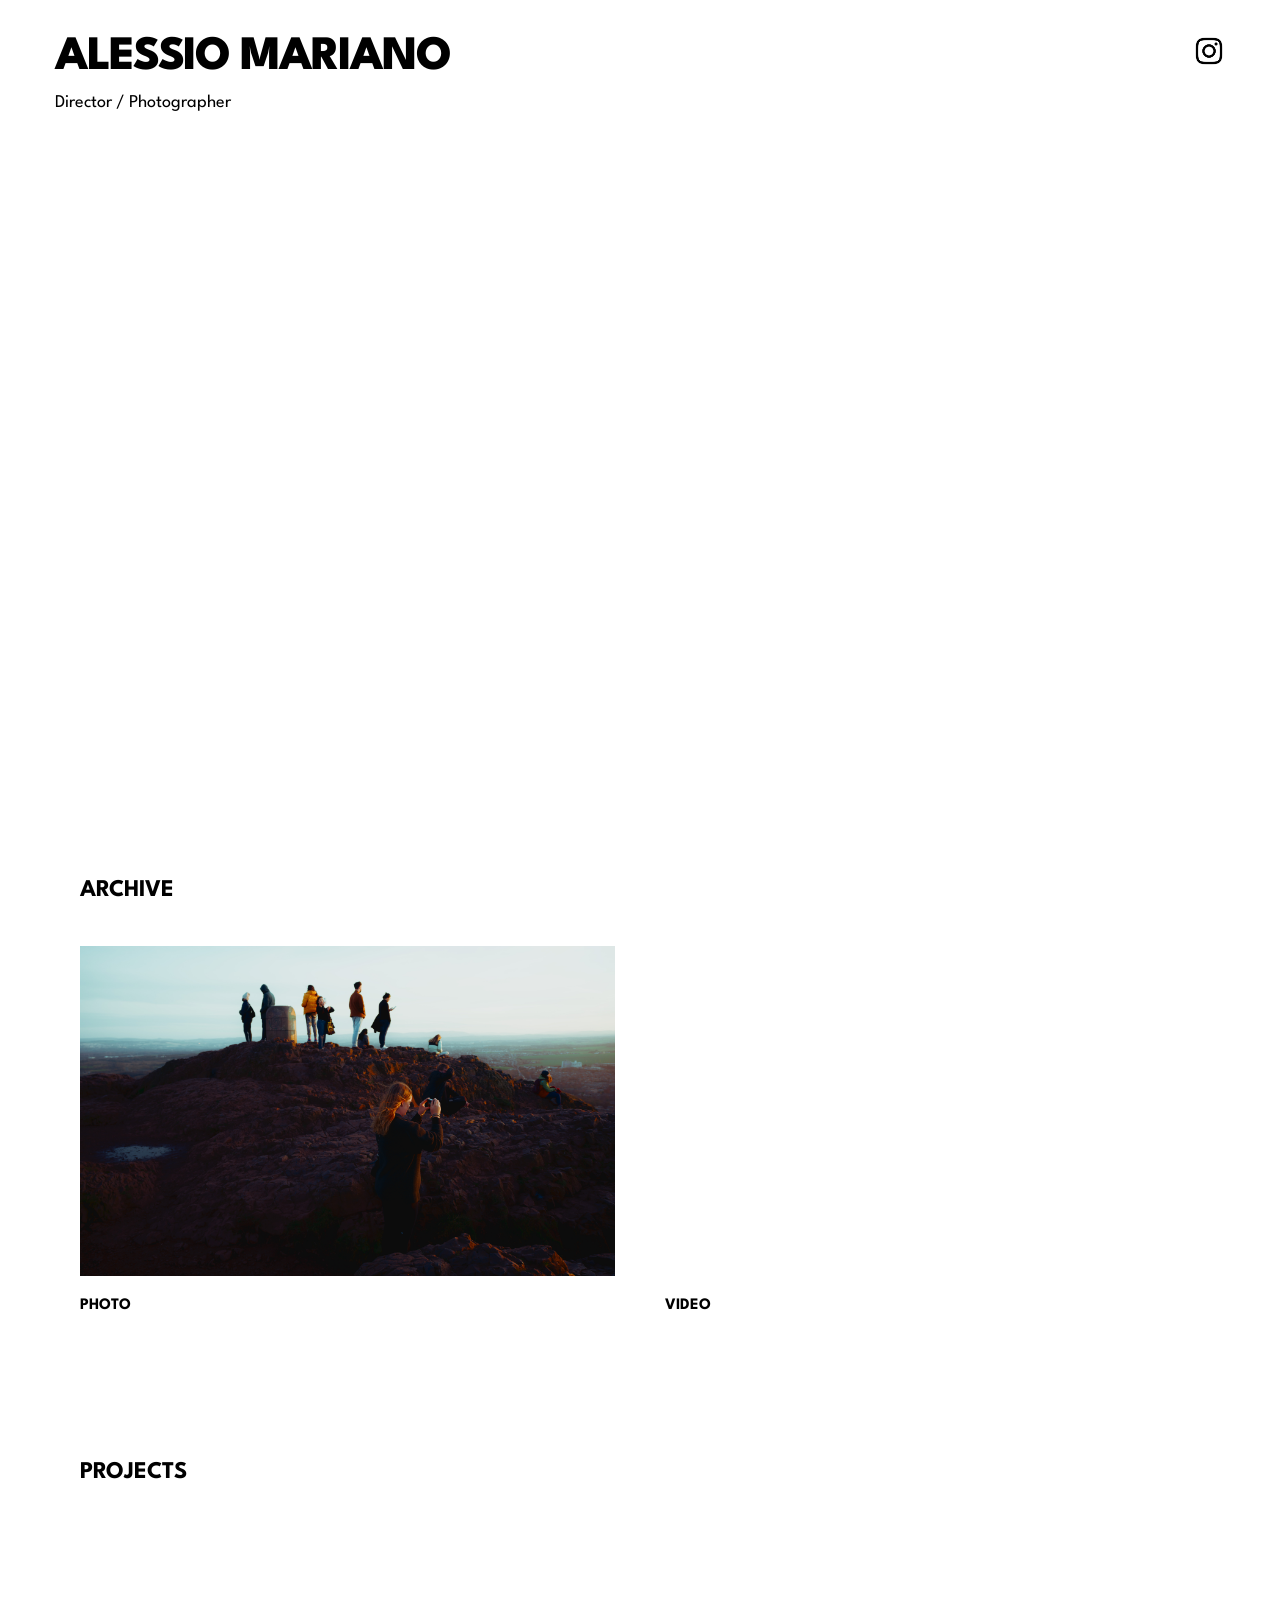
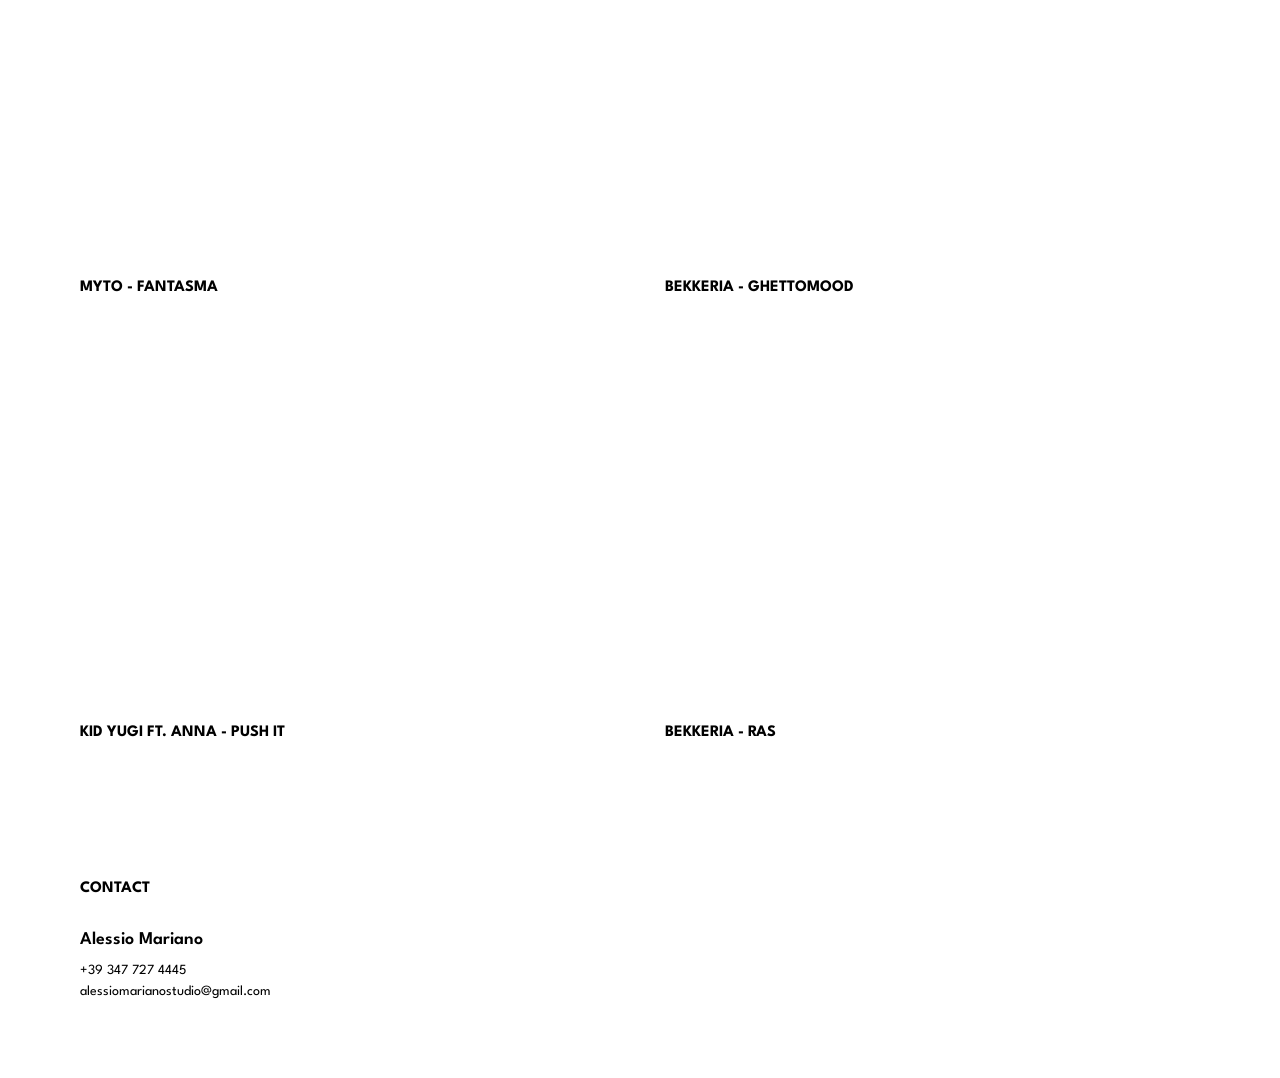
==== index.html @ dd380d94 "Initial portfolio upload" ====
<!DOCTYPE html>
<html>

<head>

    <meta charset="UTF-8">

    <title>ALESSIO MARIANO</title>

    <link rel="stylesheet" href="style.css">

</head>


<body>


<header>

    <div>
        <h1>ALESSIO MARIANO</h1>
        <p>Director / Photographer</p>
    </div>


    <a href="https://www.instagram.com/marianomarianoy3p" target="_blank">
        <img src="assets/instagram-icon.png">
    </a>


</header>




<section class="hero">

    <video autoplay muted loop playsinline>
        <source src="https://res.cloudinary.com/o40vc5qd/video/upload/v1790972547/video3-web.mp4" type="video/mp4">
    </video>

</section>
<section class="archive">

    <h2>
        ARCHIVE
    </h2>


    <div class="archive-grid">


        <a class="archive-item" href="archive/photo.html">

            <div class="archive-image">

                <img src="assets/archive/photo-cover.jpg">

            </div>


            <div class="title">
                PHOTO
            </div>

        </a>



        <a class="archive-item" href="archive/video.html">

            <div class="archive-image">

                <video autoplay muted loop playsinline>

                    <source src="assets/archive/video-cover.mp4" type="video/mp4">

                </video>

            </div>


            <div class="title">
                VIDEO
            </div>

        </a>


    </div>

</section>

<section class="projects">


    <h2>PROJECTS</h2>



    <div class="grid">



        <!-- FANTASMA -->

        <a class="project" href="projects/fantasma.html">


            <div class="cover">

                <video autoplay muted loop playsinline>

                    <source src="assets/mio3.mp4" type="video/mp4">

                </video>

            </div>


            <div class="title">
    MYTO - FANTASMA
</div>


        </a>





     <!-- GHETTOMOOD -->

<a class="project" href="projects/ghettomood.html">

    <div class="cover">

        <video autoplay muted loop playsinline>

            <source src="assets/ghettomood05.mp4" type="video/mp4">

        </video>

    </div>


    <div class="title">
        BEKKERIA - GHETTOMOOD
    </div>

</a>


</a>





<!-- KID YUGI FT. ANNA - PUSH IT -->

<a class="project" href="projects/kid-yugi-push-it.html">

    <div class="cover">

        <video autoplay muted loop playsinline>

            <source src="assets/post4.mp4">

        </video>

    </div>

    <div class="title">
        KID YUGI FT. ANNA - PUSH IT
    </div>

</a>



        <!-- RAS -->


<!-- RAS -->


<a class="project" href="projects/ras.html">


    <div class="cover">

        <video autoplay muted loop playsinline>

            <source src="assets/mio12.mp4" type="video/mp4">

        </video>

    </div>


   <div class="title">
    BEKKERIA - RAS
</div>


</a>



    </div>


</section>

<section class="contact">


    <h2>
        CONTACT
    </h2>



    <div class="contact-info">


        <h3>
            Alessio Mariano
        </h3>


        <a href="tel:+39 347 727 4445">
            +39 347 727 4445
        </a>


        <a href="mailto:alessiomarianostudio@gmail.com">
            alessiomarianostudio@gmail.com
        </a>


    </div>


</section>
</body>

</html>
---- style.css ----
@import url('https://fonts.googleapis.com/css2?family=League+Spartan:wght@300;400;600;700;800&display=swap');


* {
    box-sizing: border-box;
}


body {
    margin: 0;
    background: white;
    color: black;
    font-family: 'League Spartan', Arial, sans-serif;
}



/* ================= HOME HEADER ================= */


header {

    padding: 35px 55px;

    display: flex;

    justify-content: space-between;

    align-items: flex-start;

}



header h1 {

    font-size: 48px;

    letter-spacing: -2px;

    margin: 0;

    font-weight: 800;

}



header p {

    margin-top: 14px;

    font-size: 18px;

}





header img {

    width: 32px;

    height: 32px;

}





/* ================= HERO ================= */


.hero {

    padding: 25px 80px 110px;

}



.hero video {

    width: 100%;

    height: 560px;

    object-fit: cover;

    display: block;

}





/* ================= PROJECT GRID ================= */


.projects {

    padding: 0 80px 120px;

}



.projects h2 {

    font-size: 24px;

    font-weight: 700;

    margin-bottom: 45px;

}



.grid {

    display: grid;

    grid-template-columns: 1fr 1fr;

    gap: 70px 50px;

}



.project {

    text-decoration: none;

    color: black;

}





.cover {

    height: 330px;

    overflow: hidden;

    position: relative;

}



.cover video {

    width: 100%;

    height: 100%;

    object-fit: cover;

    transition: transform 0.8s ease;

}



.project:hover .cover video {

    transform: scale(1.04);

    filter: brightness(0.65);

}
.project:hover .title {

    background:black;

    color:white;

    padding-left:12px;

}





.cover::after {

    content:"";

    position:absolute;

    inset:0;

    background:black;

    opacity:0;

    transition:opacity 0.4s ease;

}



.project:hover .cover::after {

    opacity:0.15;

}





.title {

    margin-top:14px;

    font-size:16px;

    font-weight:700;

    padding:8px 0;

    transition: all 0.3s ease;

}





/* ================================================= */
/* ================= PROJECT PAGE ================= */
/* ================================================= */



.project-header {

    padding:35px 55px;

    display:flex;

    justify-content:space-between;

    align-items:center;

}



.project-header h1 {

    font-size:32px;

    letter-spacing:-1px;

    margin:0;

}





.home {
    text-decoration: none;
    color: black;
    font-size: 16px;
    font-weight: 600;
}

.home:visited {
    color: black;
}

.home:hover {
    opacity: 0.5;
}





.viewer {

    width:100%;

    display:flex;

    flex-direction:column;

    align-items:center;

    margin:25px 0 0;

}


.viewer video {

    width:75vw;

    max-width:1200px;

    height:auto;

    max-height:70vh;

    object-fit:contain;

    display:block;

}





/* ================= NAVIGATION ================= */



.navigation {

    display:flex;

    justify-content:center;

    align-items:center;

    gap:35px;

    margin-top:5px;

}



.navigation button {

    border:none;

    background:none;

    font-family:inherit;

    font-size:22px;

    cursor:pointer;

    padding:0;

}



#counter {

    font-size:16px;

    font-weight:600;

}
.nav {

    width:100%;

    display:flex;

    justify-content:center;

    align-items:center;

    gap:35px;

    margin-top:5px;

}


.nav button {

    border:none;

    background:none;

    font-family:inherit;

    font-size:22px;

    cursor:pointer;

    padding:0;

}


.nav span {

    font-size:16px;

    font-weight:600;

}

/* PAGE INTRO */

.project-header,
.viewer,
.nav {
    animation: fadeIn 0.6s ease forwards;
}


@keyframes fadeIn {

    from {
        opacity: 0;
        transform: translateY(10px);
    }

    to {
        opacity: 1;
        transform: translateY(0);
    }

}
.nav button {
    transition: opacity 0.3s ease;
}


.nav button:hover {
    opacity: 0.4;
}

.navigation {
    position: static;
    width: 100%;
    display: flex;
    justify-content: center;
    align-items: center;
    gap: 45px;
    margin-top: 35px;
}


.navigation button {
    position: static;
    background: none;
    border: none;
    font-size: 22px;
    line-height: 1;
    cursor: pointer;
    padding: 0;
}


#counter {
    font-size: 16px;
    font-weight: 500;
}

.project-viewer {
    display: flex;
    flex-direction: column;
    align-items: center;
}
.home,
.home-link {

    text-decoration: none;

    color: black;

    font-size: 16px;

    font-weight: 600;

}


.home:visited,
.home-link:visited {

    color: black;

}


.home:hover,
.home-link:hover {

    opacity: 0.5;

}
/* ================= ARCHIVE ================= */


.archive {

    padding: 0 80px 120px;

}



.archive h2 {

    font-size:24px;

    font-weight:700;

    margin-bottom:45px;

}



.archive-grid {

    display:grid;

    grid-template-columns:1fr 1fr;

    gap:50px;

}



.archive-item {

    text-decoration:none;

    color:black;

}



.archive-cover {

    height:330px;

    overflow:hidden;

}


.archive-cover img,
.archive-cover video {

    width:100%;

    height:100%;

    object-fit:cover;

    display:block;

    transition:transform 0.6s ease;

}



.archive-item:hover .archive-cover img,
.archive-item:hover .archive-cover video {

    transform:scale(1.04);

}



.archive-title {

    margin-top:14px;

    font-size:16px;

    font-weight:700;

}



.archive-item:hover .archive-cover {

    background:white;

    color:black;

    border:1px solid black;

}
/* ================= PHOTO ARCHIVE ================= */


.photo-archive {

    padding: 25px 80px 120px;

}



.photo-grid {

    columns: 3;
    column-gap: 30px;

}


.photo-grid img {

    width:100%;
    margin-bottom:30px;
    display:block;
    break-inside:avoid;

}
.photo-grid img {

    width:100%;
    margin-bottom:30px;
    display:block;
    break-inside:avoid;
    transition: transform 0.4s ease;

}


.photo-grid img:hover {

    transform:scale(1.02);

}
.archive-photo {
    cursor:pointer;
}


/* LIGHTBOX */

#lightbox {

    display:none;

    position:fixed;

    inset:0;

    background:white;

    z-index:999;

    justify-content:center;

    align-items:center;

}


#lightbox img {

    max-width:90vw;

    max-height:90vh;

    object-fit:contain;

}


#lightbox button {

    position:absolute;

    background:none;

    border:none;

    font-size:35px;

    cursor:pointer;

}


#close {

    top:30px;

    right:40px;

}


#prevPhoto {

    left:40px;

}


#nextPhoto {

    right:40px;

}
/* ================= ARCHIVE UPDATE ================= */


.archive {

    padding: 0 80px 120px;

}


.archive-grid {

    display:grid;

    grid-template-columns:1fr 1fr;

    gap:50px;

}


.archive-item {

    text-decoration:none;

    color:black;

}



.archive-image {

    height:330px;

    overflow:hidden;

    position:relative;

}



.archive-image img,
.archive-image video {

    width:100%;

    height:100%;

    object-fit:cover;

    display:block;

    transition:transform 0.8s ease, filter 0.4s ease;

}



.archive-item:hover .archive-image img,
.archive-item:hover .archive-image video {

    transform:scale(1.04);

    filter:brightness(0.65);

}



.archive-item:hover .title {

    background:black;

    color:white;

    padding-left:12px;

}


.archive-item .title {

    margin-top:14px;

    font-size:16px;

    font-weight:700;

    padding:8px 0;

    transition:all 0.3s ease;

}
/* ================= VIDEO ARCHIVE ================= */


.video-grid {

    padding:40px 80px 120px;

    display:grid;

    grid-template-columns:repeat(3, 1fr);

    gap:50px;

    align-items:start;

}



.archive-video {

    width:100%;

    cursor:pointer;

    overflow:hidden;

}



.archive-video video {

    width:100%;

    aspect-ratio:16 / 9;

    height:auto;

    object-fit:cover;

    display:block;

    transition:transform 0.5s ease, filter 0.5s ease;

}



.archive-video:hover video {

    transform:scale(1.04);

    filter:brightness(0.7);

}



.video-title {

    margin-top:14px;

    font-size:16px;

    font-weight:700;

    padding:8px 12px;

    background:black;

    color:white;

    opacity:0;

    transition:opacity 0.25s ease;

}



.archive-video:hover .video-title {

    opacity:1;

}
/* ================= VIDEO LIGHTBOX ================= */


#videoLightbox {

display:none;

position:fixed;

inset:0;

background:white;

z-index:999;

align-items:center;

justify-content:center;

}



#lightboxVideo {

max-width:90vw;

max-height:85vh;

object-fit:contain;

}



#videoLightbox button {

position:absolute;

background:none;

border:none;

font-size:35px;

cursor:pointer;

}



#closeVideo {

top:30px;

right:40px;

}



#prevVideo {

left:40px;

}



#nextVideo {

right:40px;

}
/* ================= CONTACT ================= */


.contact {

    padding:0 80px 80px;

}



.contact h2 {

    font-size:16px;

    font-weight:700;

    margin-bottom:35px;

}



.contact-info {

    display:flex;

    flex-direction:column;

    gap:8px;

}



.contact-info h3 {

    font-size:18px;

    margin:0 0 8px;

    font-weight:600;

}



.contact-info a {

    color:black;

    text-decoration:none;

    font-size:14px;

    font-weight:400;

}



.contact-info a:hover {

    opacity:0.5;

}

/* ================= VIDEO ARCHIVE TITLES ================= */

.archive-video {
    cursor: pointer;
}


.video-title {

    margin-top: 14px;

    font-size: 16px;

    font-weight: 700;

    padding: 8px 12px;

    background: black;

    color: white;

    opacity: 0;

    transition: opacity 0.25s ease;

}


.archive-video:hover .video-title {

    opacity: 1;

}

/* ================================================= */
/* ================= MOBILE ======================== */
/* ================================================= */

@media (max-width: 768px) {


    /* ================= HEADER ================= */

    header {
        padding: 25px 20px;
    }

    header h1 {
        font-size: 32px;
        letter-spacing: -1.5px;
    }

    header p {
        font-size: 15px;
        margin-top: 8px;
    }

    header img {
        width: 26px;
        height: 26px;
    }


    /* ================= HERO ================= */

    .hero {
        padding: 15px 20px 70px;
    }

    .hero video {
        width: 100%;
        height: auto;
        aspect-ratio: 16 / 9;
        object-fit: cover;
    }


    /* ================= PROJECTS ================= */

    .projects {
        padding: 0 20px 80px;
    }

    .projects h2 {
        font-size: 20px;
        margin-bottom: 30px;
    }

    .grid {
        grid-template-columns: 1fr;
        gap: 45px;
    }

    .cover {
        height: auto;
        aspect-ratio: 16 / 9;
    }

    .cover video {
        width: 100%;
        height: 100%;
        object-fit: cover;
    }

    .title {
        font-size: 15px;
        margin-top: 10px;
    }


    /* ================= PROJECT PAGE ================= */

    .project-header {
        padding: 25px 20px;
    }

    .project-header h1 {
        font-size: 24px;
        letter-spacing: -0.5px;
    }
    .project-header h1 {
    font-size: 24px;
    letter-spacing: -0.5px;
    line-height: 1;
    white-space: nowrap;
    overflow: hidden;
    text-overflow: ellipsis;
}

    .home,
    .home-link {
        font-size: 14px;
    }

    .viewer {
        width: 100%;
        padding: 0 20px;
        margin: 20px 0 0;
    }

    .viewer video {
        width: 100%;
        max-width: 100%;
        height: auto;
        max-height: none;
    }

    .navigation {
        gap: 30px;
        margin-top: 25px;
    }

    .navigation button {
        font-size: 20px;
    }

    #counter {
        font-size: 14px;
    }


    /* ================= ARCHIVE ================= */

    .archive {
        padding: 0 20px 80px;
    }

    .archive-grid {
        grid-template-columns: 1fr;
        gap: 40px;
    }

    .archive-cover {
        height: auto;
        aspect-ratio: 16 / 9;
    }

    .archive-image {
        height: auto;
        aspect-ratio: 16 / 9;
    }


    /* ================= PHOTO ARCHIVE ================= */

    .photo-archive {
        padding: 20px 20px 80px;
    }

    .photo-grid {
        columns: 1;
        column-gap: 0;
    }

    .photo-grid img {
        width: 100%;
        margin-bottom: 20px;
    }


    /* ================= PHOTO LIGHTBOX ================= */

    #lightbox img {
        max-width: 92vw;
        max-height: 82vh;
    }

    #lightbox button {
        font-size: 28px;
    }

    #close {
        top: 20px;
        right: 20px;
    }

    #prevPhoto {
        left: 15px;
    }

    #nextPhoto {
        right: 15px;
    }


    /* ================= VIDEO ARCHIVE ================= */

    .video-grid {
        padding: 25px 20px 80px;
        grid-template-columns: 1fr;
        gap: 40px;
    }

    .archive-video video {
        width: 100%;
        aspect-ratio: 16 / 9;
        height: auto;
        object-fit: cover;
    }

    .video-title {
        font-size: 14px;
        margin-top: 10px;
        padding: 7px 10px;
    }


    /* ================= VIDEO LIGHTBOX ================= */

    #videoLightbox {
        padding: 20px;
    }

    #lightboxVideo {
        max-width: 94vw;
        max-height: 75vh;
        width: 100%;
        height: auto;
        object-fit: contain;
    }

    #videoLightbox button {
        font-size: 28px;
    }

    #closeVideo {
        top: 20px;
        right: 20px;
    }

    #prevVideo {
        left: 10px;
    }

    #nextVideo {
        right: 10px;
    }


    /* ================= CONTACT ================= */

    .contact {
        padding: 0 20px 60px;
    }

    .contact h2 {
        font-size: 15px;
        margin-bottom: 25px;
    }

    .contact-info h3 {
        font-size: 17px;
    }

    .contact-info a {
        font-size: 13px;
    }

}
/* =========================================
   MOBILE / ARCHIVE IMPROVEMENTS
   ========================================= */


/* VIDEO HOMEPAGE — nessuna interazione sul video */

.project video {
    pointer-events: none;
}


/* ARCHIVE HEADER — rimane visibile durante lo scroll */

.project-header {
    position: sticky;
    top: 0;
    z-index: 1000;
    background: white;
}


/* FRECCE ARCHIVE — sempre nere */

#prevPhoto,
#nextPhoto,
#prevVideo,
#nextVideo {
    color: #000;
    background: transparent;
    border: none;
}


/* MOBILE */

@media (max-width: 768px) {

    .project-header {
        position: sticky;
        top: 0;
        z-index: 1000;
        background: white;
        padding: 25px 40px;
    }

    #prevPhoto,
    #nextPhoto,
    #prevVideo,
    #nextVideo {
        color: #000;
        background: transparent;
        border: none;
    }

}
/* =========================================
   VIDEO PREVIEW — NO CONTROLS
   ========================================= */

/* Hero homepage */
.hero video {
    pointer-events: none;
}

/* Video dei Projects */
.project video {
    pointer-events: none;
}

/* Preview Video Archive */
.archive-video video {
    pointer-events: none;
}
@media (max-width: 768px) {

    header > a {
        display: block;
        width: 28px;
        height: 28px;
        flex-shrink: 0;
    }

    header > a img {
        display: block;
        width: 100%;
        height: 100%;
        object-fit: contain;
    }

}
@media (max-width: 768px) {

    .navigation button {
        color: #000 !important;
        background: transparent !important;
        border: none !important;
        outline: none !important;
    }

}
@media (max-width: 768px) {

    .navigation,
    .navigation button,
    .navigation button:visited,
    .navigation button:hover,
    .navigation button:active,
    .navigation button:focus {
        color: #000 !important;
    }

    .navigation button {
        -webkit-appearance: none;
        appearance: none;
        background: transparent !important;
        border: none !important;
        outline: none !important;
        box-shadow: none !important;
    }

}
@media (max-width: 768px) {

    .project-header h1.long-title {
        font-size: 20px;
        letter-spacing: -0.5px;
        white-space: nowrap;
    }

}
/* =========================================
   PROJECT PAGES — NAVIGATION UNIFORM
   ========================================= */

.project-page .navigation {
    display: flex !important;
    align-items: center !important;
    justify-content: center !important;
    gap: 45px !important;
    margin-top: 35px !important;
    width: 100% !important;
}


/* FRECCE */

.project-page .navigation button {
    color: #000 !important;
    background: transparent !important;
    border: none !important;
    outline: none !important;
    box-shadow: none !important;

    font-family: inherit !important;
    font-size: 38px !important;
    font-weight: 400 !important;
    line-height: 1 !important;

    padding: 0 !important;
    margin: 0 !important;

    width: 45px !important;
    height: 45px !important;

    cursor: pointer !important;

    -webkit-appearance: none !important;
    appearance: none !important;
}


/* NUMERO 01 / 09 */

.project-page .navigation #counter {
    color: #000 !important;

    font-family: inherit !important;
    font-size: 24px !important;
    font-weight: 400 !important;
    line-height: 1 !important;

    padding: 0 !important;
    margin: 0 !important;

    white-space: nowrap !important;
}


/* MOBILE */

@media (max-width: 768px) {

    .project-page .navigation {
        gap: 40px !important;
        margin-top: 30px !important;
    }

    .project-page .navigation button {
        color: #000 !important;

        font-size: 32px !important;
        line-height: 1 !important;

        width: 40px !important;
        height: 40px !important;

        padding: 0 !important;
        margin: 0 !important;
    }

    .project-page .navigation #counter {
        color: #000 !important;

        font-size: 22px !important;
        line-height: 1 !important;
    }

}
/* =========================================
   PROJECT PAGES — NAVIGATION UNIFORM
   ========================================= */

.project-page .nav,
.project-page .navigation {
    display: flex !important;
    align-items: center !important;
    justify-content: center !important;
    gap: 45px !important;
    margin-top: 35px !important;
    width: 100% !important;
}


/* FRECCE */

.project-page .nav button,
.project-page .navigation button {
    color: #000 !important;
    background: transparent !important;
    border: none !important;
    outline: none !important;
    box-shadow: none !important;

    font-family: inherit !important;
    font-size: 38px !important;
    font-weight: 400 !important;
    line-height: 1 !important;

    padding: 0 !important;
    margin: 0 !important;

    width: 45px !important;
    height: 45px !important;

    cursor: pointer !important;

    -webkit-appearance: none !important;
    appearance: none !important;
}


/* NUMERO */

.project-page .nav span,
.project-page .navigation #counter {
    color: #000 !important;

    font-family: inherit !important;
    font-size: 24px !important;
    font-weight: 400 !important;
    line-height: 1 !important;

    padding: 0 !important;
    margin: 0 !important;

    white-space: nowrap !important;
}


/* MOBILE */

@media (max-width: 768px) {

    .project-page .nav,
    .project-page .navigation {
        gap: 40px !important;
        margin-top: 30px !important;
    }

    .project-page .nav button,
    .project-page .navigation button {
        font-size: 32px !important;
        line-height: 1 !important;

        width: 40px !important;
        height: 40px !important;

        padding: 0 !important;
        margin: 0 !important;
    }

    .project-page .nav span,
    .project-page .navigation #counter {
        font-size: 22px !important;
        line-height: 1 !important;
    }

}
/* =========================================
   UNIFORMITA' NAVIGAZIONE PROJECTS
   ========================================= */

.nav,
.navigation {
    display: flex !important;
    justify-content: center !important;
    align-items: center !important;
    gap: 45px !important;
    margin-top: 35px !important;
    width: 100% !important;
}


/* FRECCE */

.nav button,
.navigation button {
    font-family: inherit !important;
    font-size: 38px !important;
    font-weight: 400 !important;
    line-height: 1 !important;

    color: #000 !important;
    background: transparent !important;
    border: none !important;
    outline: none !important;
    box-shadow: none !important;

    width: 45px !important;
    height: 45px !important;

    padding: 0 !important;
    margin: 0 !important;

    cursor: pointer !important;
}


/* CONTATORE */

.nav span,
.navigation #counter {
    font-family: inherit !important;
    font-size: 24px !important;
    font-weight: 400 !important;
    line-height: 1 !important;

    color: #000 !important;

    padding: 0 !important;
    margin: 0 !important;

    white-space: nowrap !important;
}


/* MOBILE */

@media (max-width: 768px) {

    .nav,
    .navigation {
        gap: 40px !important;
        margin-top: 30px !important;
    }

    .nav button,
    .navigation button {
        font-size: 32px !important;
        width: 40px !important;
        height: 40px !important;
    }

    .nav span,
    .navigation #counter {
        font-size: 22px !important;
    }

}
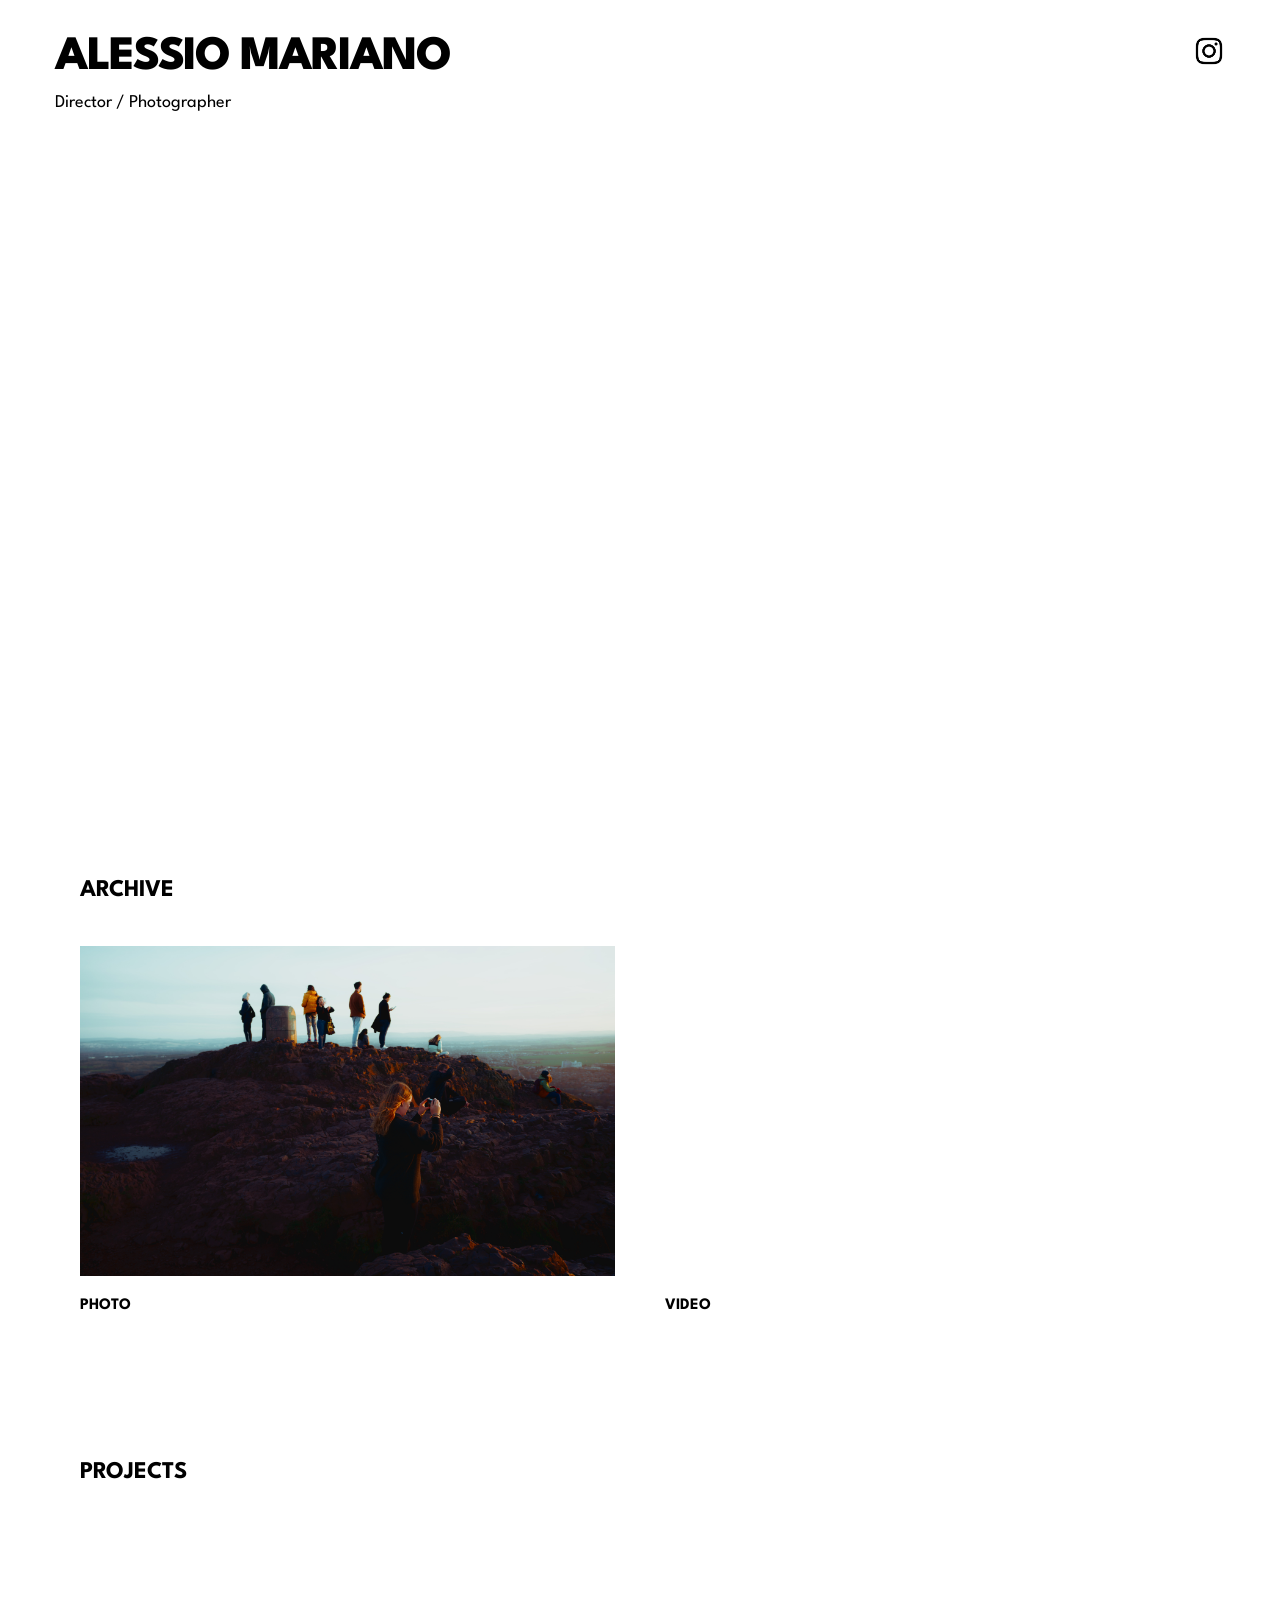
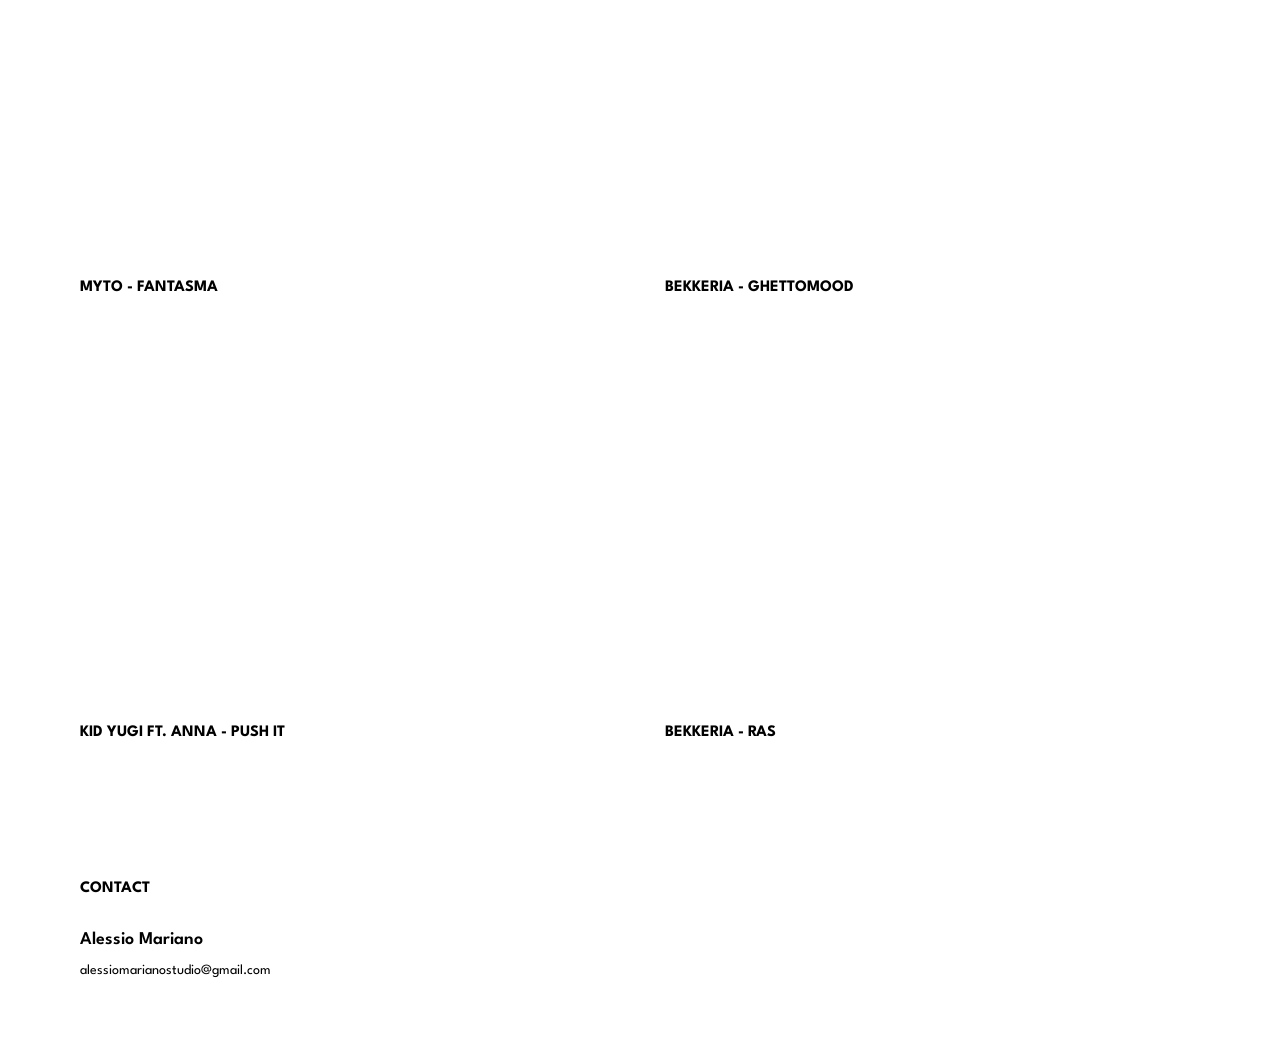
==== commit 9aa8a509: "Remove phone number from contact" ====
--- a/index.html
+++ b/index.html
@@ -2,13 +2,10 @@
 <html>
 
 <head>
-
     <meta charset="UTF-8">
-
+    <meta name="viewport" content="width=device-width, initial-scale=1.0">
     <title>ALESSIO MARIANO</title>
-
     <link rel="stylesheet" href="style.css">
-
 </head>
 
 
@@ -73,7 +70,7 @@
 
                 <video autoplay muted loop playsinline>
 
-                    <source src="assets/archive/video-cover.mp4" type="video/mp4">
+                    <source src="https://res.cloudinary.com/o40vc5qd/video/upload/q_auto:good/f_mp4/br_1200k/w_720/video5.mp4" type="video/mp4">
 
                 </video>
 
@@ -111,7 +108,7 @@
 
                 <video autoplay muted loop playsinline>
 
-                    <source src="assets/mio3.mp4" type="video/mp4">
+                    <source src="https://res.cloudinary.com/o40vc5qd/video/upload/q_auto/f_auto/br_1800k/w_720/fantasma03.mov" type="video/mp4">
 
                 </video>
 
@@ -137,7 +134,7 @@
 
         <video autoplay muted loop playsinline>
 
-            <source src="assets/ghettomood05.mp4" type="video/mp4">
+            <source src="https://res.cloudinary.com/o40vc5qd/video/upload/q_auto/f_auto/br_1800k/w_720/ghettomood05.mp4" type="video/mp4">
 
         </video>
 
@@ -165,7 +162,7 @@
 
         <video autoplay muted loop playsinline>
 
-            <source src="assets/post4.mp4">
+           <source src="https://res.cloudinary.com/o40vc5qd/video/upload/q_auto/f_auto/br_1800k/w_720/post4-web.mp4" type="video/mp4">
 
         </video>
 
@@ -192,7 +189,7 @@
 
         <video autoplay muted loop playsinline>
 
-            <source src="assets/mio12.mp4" type="video/mp4">
+            <source src="https://res.cloudinary.com/o40vc5qd/video/upload/q_auto/f_auto/br_1800k/w_720/mio12.mp4" type="video/mp4">
 
         </video>
 
@@ -230,9 +227,7 @@
         </h3>
 
 
-        <a href="tel:+39 347 727 4445">
-            +39 347 727 4445
-        </a>
+       
 
 
         <a href="mailto:alessiomarianostudio@gmail.com">
--- a/style.css
+++ b/style.css
@@ -616,32 +616,42 @@
 
 
 .photo-grid {
-
     columns: 3;
     column-gap: 30px;
-
-}
-
+}
 
 .photo-grid img {
-
-    width:100%;
-    margin-bottom:30px;
-    display:block;
-    break-inside:avoid;
-
-}
-.photo-grid img {
-
-    width:100%;
-    margin-bottom:30px;
-    display:block;
-    break-inside:avoid;
+    width: 100%;
+    max-width: 100%;
+    min-width: 0;
+    margin-bottom: 30px;
+    display: block;
+    break-inside: avoid;
     transition: transform 0.4s ease;
-
-}
-
-
+}
+
+.photo-grid img:hover {
+    transform: scale(1.02);
+}
+
+.archive-photo {
+    cursor: pointer;
+}
+
+@media (max-width: 768px) {
+
+    .photo-grid {
+        columns: 1;
+    }
+
+    .photo-grid img {
+        width: 100%;
+        max-width: 100%;
+        min-width: 0;
+        margin-bottom: 30px;
+    }
+
+}
 .photo-grid img:hover {
 
     transform:scale(1.02);
@@ -1244,14 +1254,18 @@
 
     /* ================= PHOTO LIGHTBOX ================= */
 
-    #lightbox img {
-        max-width: 92vw;
-        max-height: 82vh;
-    }
+  #lightbox img {
+    width: auto;
+    height: auto;
+    max-width: 90vw;
+    max-height: 85vh;
+    object-fit: contain;
+    display: block;
+}
 
     #lightbox button {
         font-size: 28px;
-    }
+}
 
     #close {
         top: 20px;
@@ -1730,4 +1744,811 @@
         font-size: 22px !important;
     }
 
+}
+#archiveBack {
+    position: absolute;
+    top: 30px;
+    left: 30px;
+
+    background: none;
+    border: none;
+
+    color: white;
+    font-family: inherit;
+    font-size: 16px;
+    font-weight: 500;
+
+    cursor: pointer;
+    z-index: 1001;
+}
+
+#archiveBack:hover {
+    opacity: 0.6;
+}
+/* =========================
+   LIGHTBOX - FOTO INTERA
+   ========================= */
+
+#lightbox {
+    position: fixed !important;
+    inset: 0 !important;
+
+    width: 100vw !important;
+    height: 100vh !important;
+
+    display: none;
+    align-items: center !important;
+    justify-content: center !important;
+
+    padding: 50px !important;
+    box-sizing: border-box !important;
+
+    overflow: auto !important;
+    z-index: 9999 !important;
+}
+
+#lightbox img#lightboxImage {
+    width: auto !important;
+    height: auto !important;
+
+    max-width: calc(100vw - 100px) !important;
+    max-height: calc(100vh - 100px) !important;
+
+    min-width: 0 !important;
+    min-height: 0 !important;
+
+    object-fit: contain !important;
+    object-position: center !important;
+
+    display: block !important;
+}
+/* =========================
+   VIDEO ARCHIVE LIGHTBOX
+   ========================= */
+
+#videoLightbox {
+    position: fixed !important;
+    inset: 0 !important;
+
+    width: 100vw !important;
+    height: 100vh !important;
+
+    display: none;
+    align-items: center !important;
+    justify-content: center !important;
+
+    padding: 40px !important;
+    box-sizing: border-box !important;
+
+    overflow: hidden !important;
+    z-index: 9999 !important;
+}
+
+#lightboxVideo {
+    width: auto !important;
+    height: auto !important;
+
+    max-width: 92vw !important;
+    max-height: 88vh !important;
+
+    object-fit: contain !important;
+    display: block !important;
+}
+
+#videoLightbox button {
+    position: absolute;
+    z-index: 10;
+    background: none;
+    border: none;
+    color: inherit;
+    cursor: pointer;
+}
+
+#archiveBack {
+    position: absolute !important;
+    top: 20px !important;
+    left: 20px !important;
+
+    font-family: inherit !important;
+    font-size: inherit !important;
+    font-weight: 700 !important;
+    line-height: inherit !important;
+
+    padding: 0 !important;
+    margin: 0 !important;
+
+    background: none !important;
+    border: none !important;
+
+    color: inherit !important;
+    cursor: pointer;
+}
+
+#closeVideo {
+    top: 20px;
+    right: 20px;
+    font-size: 28px;
+}
+
+#prevVideo {
+    left: 20px;
+    font-size: 28px;
+}
+
+#nextVideo {
+    right: 20px;
+    font-size: 28px;
+}
+#close,
+#closeVideo {
+    color: #000 !important;
+    -webkit-appearance: none;
+    appearance: none;
+}
+/* =========================================
+   PROJECT NAVIGATION — FINAL UNIFORMITY
+   ========================================= */
+
+.project-page .nav {
+    display: flex !important;
+    align-items: center !important;
+    justify-content: center !important;
+    gap: 45px !important;
+    margin-top: 35px !important;
+    width: 100% !important;
+}
+
+.project-page .nav button {
+    font-family: inherit !important;
+    font-size: 38px !important;
+    font-weight: 400 !important;
+    line-height: 1 !important;
+
+    color: #000 !important;
+    background: transparent !important;
+    border: none !important;
+
+    width: 45px !important;
+    height: 45px !important;
+
+    padding: 0 !important;
+    margin: 0 !important;
+}
+
+.project-page .nav #counter {
+    font-family: inherit !important;
+    font-size: 24px !important;
+    font-weight: 400 !important;
+    line-height: 1 !important;
+
+    color: #000 !important;
+
+    padding: 0 !important;
+    margin: 0 !important;
+
+    white-space: nowrap !important;
+}
+
+@media (max-width: 768px) {
+
+    .project-page .nav {
+        gap: 40px !important;
+        margin-top: 30px !important;
+    }
+
+    .project-page .nav button {
+        font-size: 32px !important;
+        width: 40px !important;
+        height: 40px !important;
+    }
+
+    .project-page .nav #counter {
+        font-size: 22px !important;
+    }
+
+}
+@media (max-width: 768px) {
+
+    .video-title {
+        display: block !important;
+        visibility: visible !important;
+        opacity: 1 !important;
+
+        font-size: 16px !important;
+        line-height: 1.2 !important;
+
+        margin-top: 10px !important;
+    }
+
+}
+/* =========================================
+   MOBILE HOMEPAGE — VERTICAL LAYOUT
+   ========================================= */
+
+@media (max-width: 768px) {
+
+    /* ARCHIVE — PHOTO E VIDEO UNO SOTTO L'ALTRO */
+
+    .archive-grid {
+        display: flex !important;
+        flex-direction: column !important;
+        gap: 45px !important;
+    }
+
+    .archive-item {
+        width: 100% !important;
+    }
+
+    .archive-image {
+        width: 100% !important;
+        height: auto !important;
+        aspect-ratio: 16 / 9 !important;
+    }
+
+    .archive-image img,
+    .archive-image video {
+        width: 100% !important;
+        height: 100% !important;
+        object-fit: cover !important;
+    }
+
+
+    /* PROJECTS — UN PROGETTO PER VOLTA */
+
+    .grid {
+        display: flex !important;
+        flex-direction: column !important;
+        gap: 45px !important;
+    }
+
+    .project {
+        width: 100% !important;
+    }
+
+    .cover {
+        width: 100% !important;
+        height: auto !important;
+        aspect-ratio: 16 / 9 !important;
+    }
+
+    .cover video {
+        width: 100% !important;
+        height: 100% !important;
+        object-fit: cover !important;
+    }
+
+
+    /* TITOLI */
+
+    .archive-item .title,
+    .title {
+        font-size: 15px !important;
+        margin-top: 10px !important;
+    }
+
+
+    /* SPAZIATURA ARCHIVE */
+
+    .archive {
+        padding-left: 20px !important;
+        padding-right: 20px !important;
+    }
+
+
+    /* SPAZIATURA PROJECTS */
+
+    .projects {
+        padding-left: 20px !important;
+        padding-right: 20px !important;
+    }
+
+}
+@media (max-width: 768px) {
+
+    /* ===============================
+       PROJECT PAGE — MOBILE VIEWER
+       =============================== */
+
+    .project-page .project-header {
+        padding: 18px 20px 22px !important;
+        position: relative !important;
+    }
+
+    .project-page .project-header h1 {
+        font-size: 21px !important;
+        line-height: 1 !important;
+        letter-spacing: -0.7px !important;
+        white-space: nowrap !important;
+    }
+
+    .project-page .project-header .home,
+    .project-page .project-header a {
+        font-size: 16px !important;
+        line-height: 1 !important;
+    }
+
+
+    /* VIDEO — ELEMENTO PRINCIPALE */
+
+    .project-page .viewer {
+        width: 100% !important;
+        margin: 0 !important;
+        padding: 0 3vw !important;
+    }
+
+    .project-page .viewer video,
+    .project-page #projectVideo {
+        display: block !important;
+        width: 94vw !important;
+        max-width: 94vw !important;
+        height: auto !important;
+        max-height: 72vh !important;
+        object-fit: contain !important;
+        margin: 0 auto !important;
+    }
+
+
+    /* NAVIGAZIONE */
+
+    .project-page .nav,
+    .project-page .navigation {
+        display: flex !important;
+        align-items: center !important;
+        justify-content: center !important;
+
+        gap: 42px !important;
+
+        width: 100% !important;
+        margin: 22px 0 0 !important;
+        padding: 0 !important;
+    }
+
+
+    /* FRECCE */
+
+    .project-page .nav button,
+    .project-page .navigation button {
+        width: auto !important;
+        height: auto !important;
+
+        padding: 0 !important;
+        margin: 0 !important;
+
+        font-size: 30px !important;
+        line-height: 1 !important;
+        font-weight: 400 !important;
+
+        color: #000 !important;
+        background: transparent !important;
+        border: none !important;
+    }
+
+
+    /* CONTATORE */
+
+    .project-page .nav #counter,
+    .project-page .navigation #counter {
+        font-size: 20px !important;
+        line-height: 1 !important;
+        font-weight: 400 !important;
+
+        color: #000 !important;
+
+        padding: 0 !important;
+        margin: 0 !important;
+    }
+
+}
+/* =========================================
+   PROJECT PAGES — MOBILE FINAL
+   ========================================= */
+
+@media (max-width: 768px) {
+
+    /* HEADER */
+
+    .project-page .project-header {
+        position: relative !important;
+        top: auto !important;
+
+        display: flex !important;
+        align-items: center !important;
+
+        padding: 22px 20px 25px !important;
+
+        background: #fff !important;
+    }
+
+
+    /* HOME */
+
+    .project-page .project-header .home {
+        font-size: 16px !important;
+        line-height: 1 !important;
+
+        white-space: nowrap !important;
+
+        margin: 0 !important;
+    }
+
+
+    /* TITOLO */
+
+    .project-page .project-header h1 {
+        font-size: 21px !important;
+        line-height: 1 !important;
+
+        letter-spacing: -0.7px !important;
+
+        white-space: nowrap !important;
+
+        margin: 0 !important;
+    }
+
+
+    /* =========================================
+       VIDEO — ELEMENTO PRINCIPALE
+       ========================================= */
+
+    .project-page .viewer {
+        width: 100% !important;
+
+        margin: 0 !important;
+        padding: 0 3vw !important;
+
+        display: flex !important;
+        flex-direction: column !important;
+        align-items: center !important;
+    }
+
+
+    .project-page #projectVideo {
+        display: block !important;
+
+        width: 94vw !important;
+        max-width: 94vw !important;
+
+        height: auto !important;
+        max-height: 72vh !important;
+
+        object-fit: contain !important;
+
+        margin: 0 auto !important;
+    }
+
+
+    /* =========================================
+       NAVIGAZIONE
+       ========================================= */
+
+    .project-page .navigation {
+        display: flex !important;
+
+        align-items: center !important;
+        justify-content: center !important;
+
+        gap: 42px !important;
+
+        width: 100% !important;
+
+        margin: 22px 0 0 !important;
+        padding: 0 !important;
+    }
+
+
+    /* FRECCE */
+
+    .project-page .navigation button {
+        width: auto !important;
+        height: auto !important;
+
+        padding: 0 !important;
+        margin: 0 !important;
+
+        font-family: inherit !important;
+
+        font-size: 30px !important;
+        font-weight: 400 !important;
+
+        line-height: 1 !important;
+
+        color: #000 !important;
+
+        background: transparent !important;
+        border: none !important;
+        outline: none !important;
+        box-shadow: none !important;
+    }
+
+
+    /* CONTATORE */
+
+    .project-page .navigation #counter {
+        font-family: inherit !important;
+
+        font-size: 20px !important;
+        font-weight: 400 !important;
+
+        line-height: 1 !important;
+
+        color: #000 !important;
+
+        margin: 0 !important;
+        padding: 0 !important;
+
+        white-space: nowrap !important;
+    }
+
+}
+/* =========================================
+   PROJECT VIEWER — MOBILE ONLY
+   ========================================= */
+
+@media (max-width: 768px) {
+
+    /* =========================================
+       PAGINA PROGETTO
+       ========================================= */
+
+    .project-viewer-page {
+        width: 100%;
+        min-height: 100dvh;
+
+        margin: 0;
+        padding: 0;
+
+        overflow: hidden;
+
+        background: #fff;
+    }
+
+
+    /* =========================================
+       HEADER
+       ========================================= */
+
+    .project-viewer-page .project-header {
+
+        position: absolute !important;
+
+        top: 0 !important;
+        left: 0 !important;
+
+        width: 100% !important;
+
+        display: flex !important;
+
+        align-items: flex-start !important;
+        justify-content: space-between !important;
+
+        box-sizing: border-box !important;
+
+        padding: 24px 20px !important;
+        margin: 0 !important;
+
+        background: transparent !important;
+
+        z-index: 10 !important;
+    }
+
+
+    /* HOME */
+
+    .project-viewer-page .project-header .home {
+
+        flex-shrink: 0 !important;
+
+        font-size: 16px !important;
+        font-weight: 700 !important;
+
+        line-height: 1.1 !important;
+
+        color: #000 !important;
+
+        text-decoration: none !important;
+
+        margin: 0 !important;
+        padding: 0 !important;
+    }
+
+
+    /* =========================================
+       TITOLO
+       ========================================= */
+
+    .project-viewer-page .project-header h1 {
+
+        max-width: 65vw !important;
+
+        margin: 0 !important;
+        padding: 0 !important;
+
+        font-size: 20px !important;
+        font-weight: 700 !important;
+
+        line-height: 1 !important;
+        letter-spacing: -0.5px !important;
+
+        text-align: right !important;
+
+        white-space: nowrap !important;
+
+        color: #000 !important;
+    }
+
+
+    /* =========================================
+       VIEWER
+       ========================================= */
+
+    .project-viewer-page .viewer {
+
+        width: 100% !important;
+
+        height: 100dvh !important;
+        min-height: 100dvh !important;
+
+        box-sizing: border-box !important;
+
+        margin: 0 !important;
+
+        padding: 95px 0 65px !important;
+
+        display: flex !important;
+
+        flex-direction: column !important;
+
+        align-items: center !important;
+        justify-content: center !important;
+    }
+
+
+    /* =========================================
+       VIDEO — FOCUS PRINCIPALE
+       ========================================= */
+
+    .project-viewer-page #projectVideo {
+
+        display: block !important;
+
+        width: 92vw !important;
+        max-width: 92vw !important;
+
+        height: auto !important;
+
+        max-height: 68dvh !important;
+
+        margin: 0 auto !important;
+
+        object-fit: contain !important;
+
+        flex-shrink: 0 !important;
+
+        opacity: 1 !important;
+    }
+
+
+    /* =========================================
+       NAVIGAZIONE — KID YUGI
+       ========================================= */
+
+    .project-viewer-page .navigation {
+
+        display: flex !important;
+
+        align-items: center !important;
+        justify-content: center !important;
+
+        gap: 42px !important;
+
+        width: 100% !important;
+
+        margin: 25px 0 0 !important;
+        padding: 0 !important;
+
+        flex-shrink: 0 !important;
+    }
+
+
+    /* =========================================
+       NAVIGAZIONE — FANTASMA / GHETTOMOOD / RAS
+       ========================================= */
+
+    .project-viewer-page .nav {
+
+        display: flex !important;
+
+        align-items: center !important;
+        justify-content: center !important;
+
+        gap: 42px !important;
+
+        width: 100% !important;
+
+        margin: 25px 0 0 !important;
+        padding: 0 !important;
+
+        flex-shrink: 0 !important;
+    }
+
+
+    /* =========================================
+       FRECCE — IDENTICHE PER TUTTI
+       ========================================= */
+
+    .project-viewer-page .navigation button,
+    .project-viewer-page .nav button {
+
+        width: 40px !important;
+        height: 40px !important;
+
+        display: flex !important;
+
+        align-items: center !important;
+        justify-content: center !important;
+
+        padding: 0 !important;
+        margin: 0 !important;
+
+        font-family: inherit !important;
+
+        font-size: 32px !important;
+        font-weight: 400 !important;
+
+        line-height: 1 !important;
+
+        color: #000 !important;
+
+        background: transparent !important;
+
+        border: none !important;
+        outline: none !important;
+        box-shadow: none !important;
+
+        -webkit-appearance: none !important;
+        appearance: none !important;
+    }
+
+
+    /* =========================================
+       CONTATORE — IDENTICO PER TUTTI
+       ========================================= */
+
+    .project-viewer-page .navigation #counter,
+    .project-viewer-page .nav #counter,
+    .project-viewer-page .nav span {
+
+        font-family: inherit !important;
+
+        font-size: 22px !important;
+        font-weight: 400 !important;
+
+        line-height: 1 !important;
+
+        color: #000 !important;
+
+        margin: 0 !important;
+        padding: 0 !important;
+
+        white-space: nowrap !important;
+    }
+
+}
+/* =========================================
+   ARCHIVE HEADER — MOBILE
+   ========================================= */
+
+@media (max-width: 768px) {
+
+    .archive-page .project-header {
+        position: sticky !important;
+        top: 0 !important;
+        z-index: 1000 !important;
+
+        background: #fff !important;
+
+        width: 100% !important;
+        box-sizing: border-box !important;
+    }
+
 }
